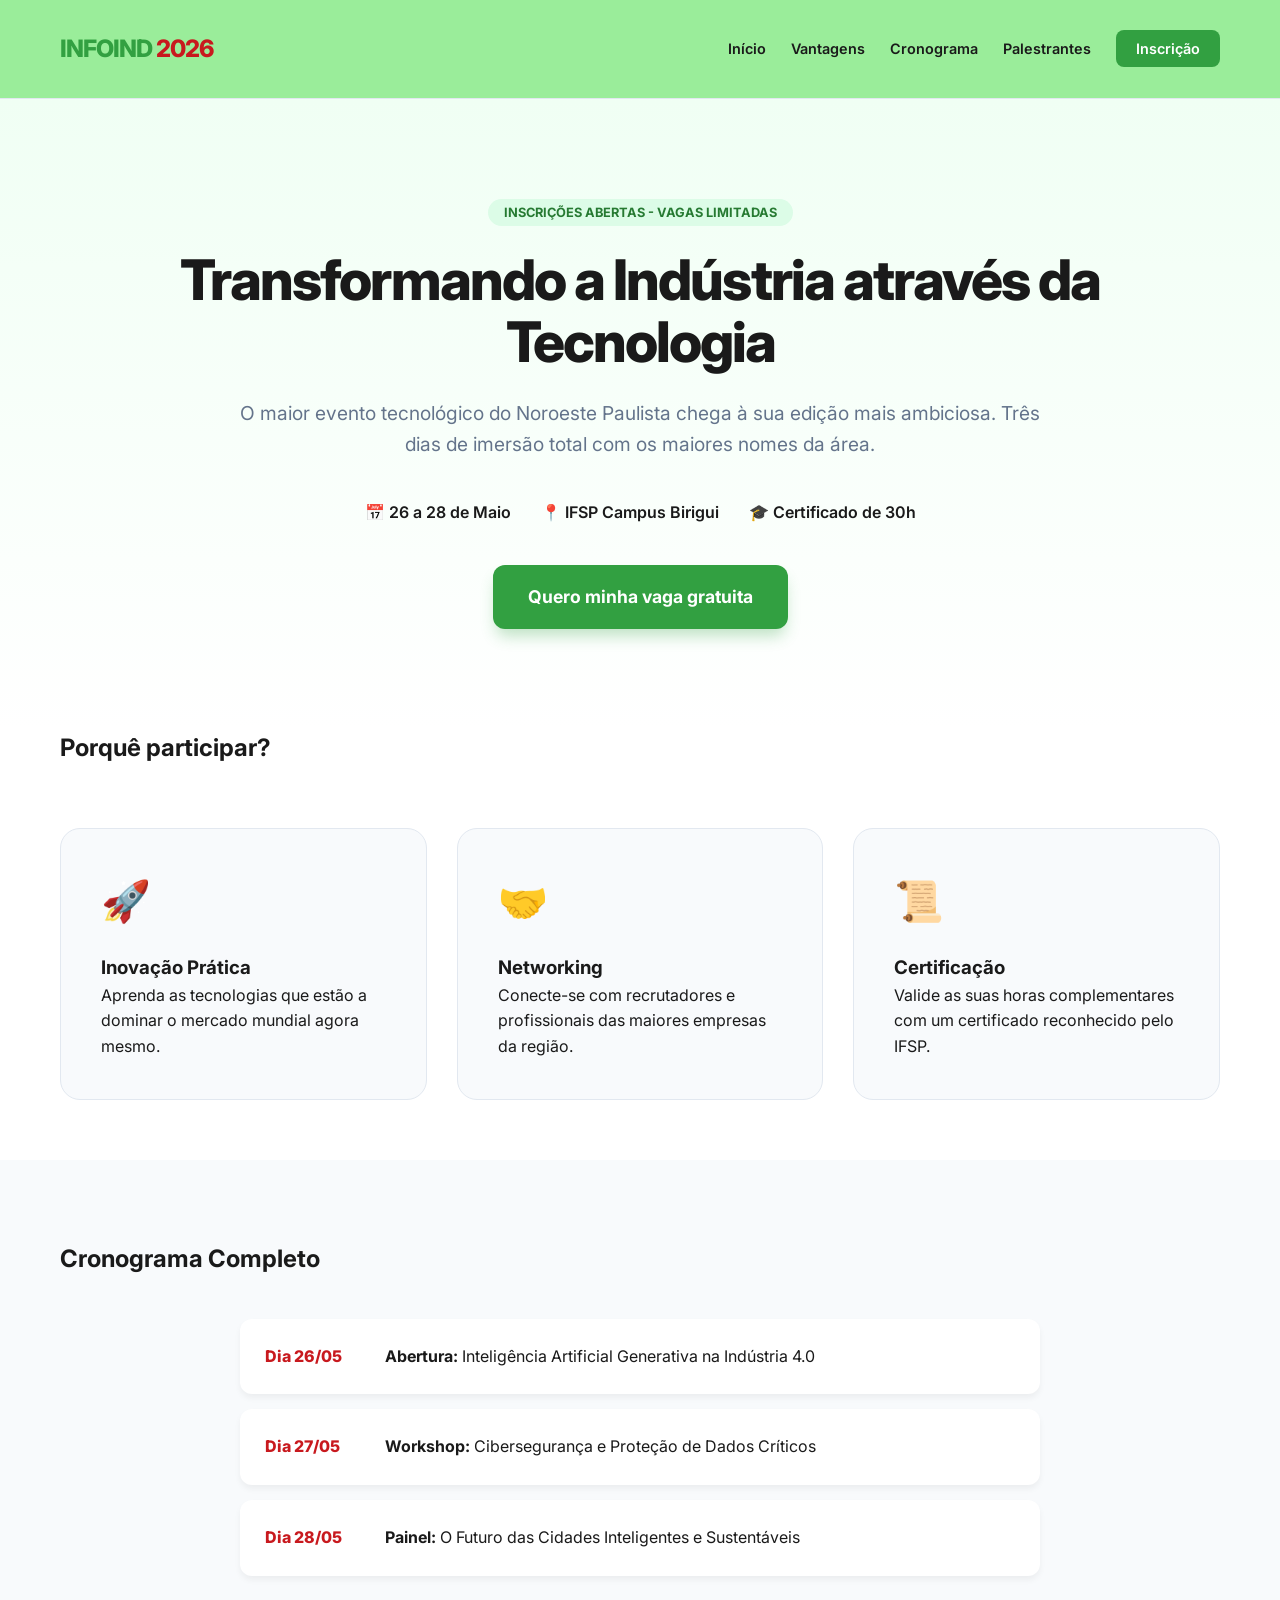
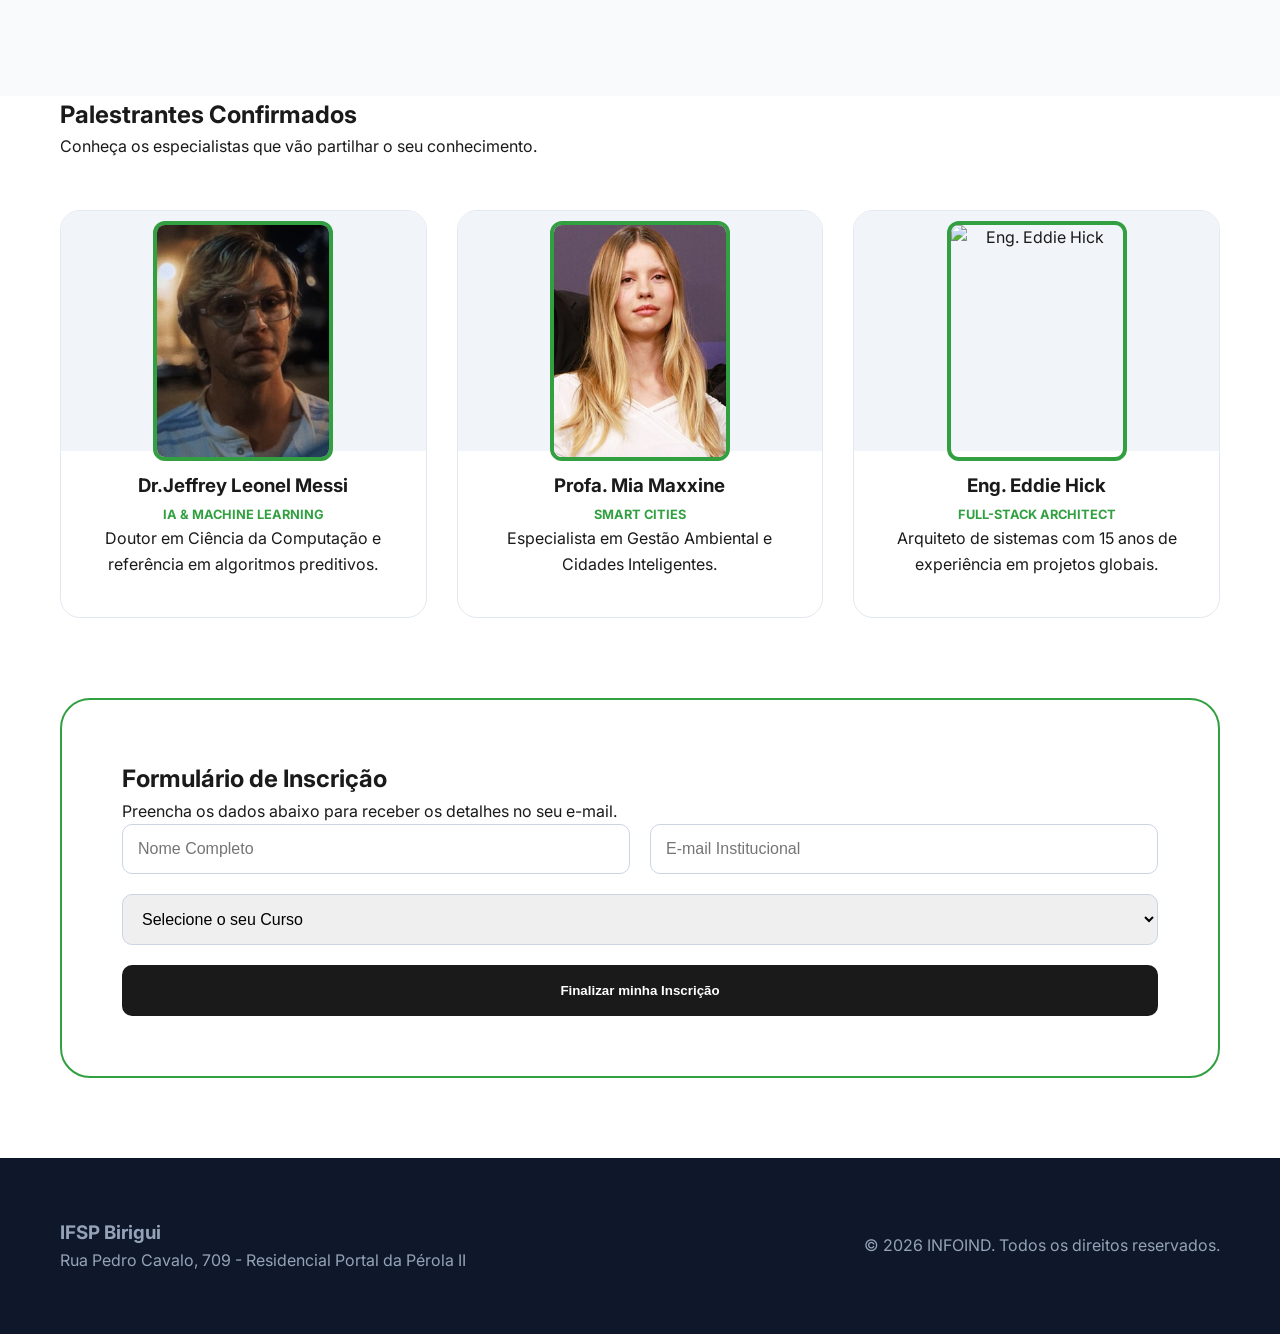
==== index.html @ 056b4338 "criacao" ====
<!DOCTYPE html>
<html lang="pt-BR">
<head>
    <meta charset="UTF-8">
    <meta name="viewport" content="width=device-width, initial-scale=1.0">
    <title>CONGRESSO INFOIND 2026 | IFSP Birigui</title>
    <link rel="stylesheet" href="css/estilo.css">
    <link href="https://fonts.googleapis.com/css2?family=Inter:wght@300;400;600;800&display=swap" rel="stylesheet">
</head>
<body>
    <header>
        <div class="container header-flex">
            <div class="logo">INFOIND <span>2026</span></div>
            <nav>
                <ul>
                    <li><a href="#info">Início</a></li>
                    <li><a href="#beneficios">Vantagens</a></li>
                    <li><a href="#programa">Cronograma</a></li>
                    <li><a href="#palestrantes">Palestrantes</a></li>
                    <li><a href="#inscricao" class="nav-btn">Inscrição</a></li>
                </ul>
            </nav>
        </div>
    </header>

    <main>
        <section id="info" class="hero">
            <div class="container">
                <span class="badge">Inscrições Abertas - Vagas Limitadas</span>
                <h1>Transformando a Indústria através da Tecnologia</h1>
                <p class="hero-text">O maior evento tecnológico do Noroeste Paulista chega à sua edição mais ambiciosa. Três dias de imersão total com os maiores nomes da área.</p>
                <div class="hero-details">
                    <span>📅 26 a 28 de Maio</span>
                    <span>📍 IFSP Campus Birigui</span>
                    <span>🎓 Certificado de 30h</span>
                </div>
                <a href="#inscricao" class="btn-primary">Quero minha vaga gratuita</a>
            </div>
        </section>

        <section id="beneficios" class="container">
            <div class="section-header">
                <h2>Porquê participar?</h2>
            </div>
            <div class="beneficios-grid">
                <div class="b-card">
                    <div class="icon">🚀</div>
                    <h3>Inovação Prática</h3>
                    <p>Aprenda as tecnologias que estão a dominar o mercado mundial agora mesmo.</p>
                </div>
                <div class="b-card">
                    <div class="icon">🤝</div>
                    <h3>Networking</h3>
                    <p>Conecte-se com recrutadores e profissionais das maiores empresas da região.</p>
                </div>
                <div class="b-card">
                    <div class="icon">📜</div>
                    <h3>Certificação</h3>
                    <p>Valide as suas horas complementares com um certificado reconhecido pelo IFSP.</p>
                </div>
            </div>
        </section>

        <section id="programa" class="bg-light">
            <div class="container">
                <div class="section-header">
                    <h2>Cronograma Completo</h2>
                </div>
                <div class="timeline">
                    <div class="t-item">
                        <div class="t-time">Dia 26/05</div>
                        <div class="t-desc"><strong>Abertura:</strong> Inteligência Artificial Generativa na Indústria 4.0</div>
                    </div>
                    <div class="t-item">
                        <div class="t-time">Dia 27/05</div>
                        <div class="t-desc"><strong>Workshop:</strong> Cibersegurança e Proteção de Dados Críticos</div>
                    </div>
                    <div class="t-item">
                        <div class="t-time">Dia 28/05</div>
                        <div class="t-desc"><strong>Painel:</strong> O Futuro das Cidades Inteligentes e Sustentáveis</div>
                    </div>
                </div>
            </div>
        </section>

        <section id="palestrantes" class="container">
            <div class="section-header">
                <h2>Palestrantes Confirmados</h2>
                <p>Conheça os especialistas que vão partilhar o seu conhecimento.</p>
            </div>
            <div class="grid">
                <article class="card">
                    <div class="image-container">
                        <img src="imagens/jefinho2.jpg" alt="Dr. Jeffrey Leonel Messi">
                    </div>
                    <div class="card-content">
                        <h3>Dr.Jeffrey Leonel Messi </h3>
                        <span class="tag">IA & Machine Learning</span>
                        <p>Doutor em Ciência da Computação e referência em algoritmos preditivos.</p>
                    </div>
                </article>

                <article class="card">
                    <div class="image-container">
                        <img src="imagens/miamia.jpg" alt="Profa. Mia Maxxine">
                    </div>
                    <div class="card-content">
                        <h3>Profa. Mia Maxxine </h3>
                        <span class="tag">Smart Cities</span>
                        <p>Especialista em Gestão Ambiental e Cidades Inteligentes.</p>
                    </div>
                </article>

                <article class="card">
                    <div class="image-container">
                        <img src="temtativa 2 do mano edi.jfif" alt="Eng. Eddie Hick">
                    </div>
                    <div class="card-content">
                        <h3>Eng. Eddie Hick </h3>
                        <span class="tag">Full-Stack Architect</span>
                        <p>Arquiteto de sistemas com 15 anos de experiência em projetos globais.</p>
                    </div>
                </article>
            </div>
        </section>

        <section id="inscricao" class="container">
            <div class="glass-form">
                <h2>Formulário de Inscrição</h2>
                <p>Preencha os dados abaixo para receber os detalhes no seu e-mail.</p>
                <form class="form-premium">
                    <div class="form-row">
                        <input type="text" placeholder="Nome Completo" required>
                        <input type="email" placeholder="E-mail Institucional" required>
                    </div>
                    <div class="form-row">
                        <select required>
                            <option value="">Selecione o seu Curso</option>
                            <option>TSI (Sistemas de Informação)</option>
                            <option>Informática para Internet</option>
                            <option>Outro</option>
                        </select>
                    </div>
                    <button type="submit" class="btn-submit">Finalizar minha Inscrição</button>
                </form>
            </div>
        </section>
    </main>

    <footer>
        <div class="container footer-grid">
            <div>
                <h3>IFSP Birigui</h3>
                <p>Rua Pedro Cavalo, 709 - Residencial Portal da Pérola II</p>
            </div>
            <div>
                <p>&copy; 2026 INFOIND. Todos os direitos reservados.</p>
            </div>
        </div>
    </footer>
</body>
</html>
---- css/estilo.css ----
/* Reset e Definições Globais */
:root {
    --primary: #32a041;       /* Verde IFSP */
    --primary-dark: #267a32;
    --accent: #c8191e;        /* Vermelho IFSP */
    --bg-light: #f8fafc;
    --white: #ffffff;
    --text-dark: #1a1a1a;
    --text-muted: #64748b;
}

* {
    margin: 0;
    padding: 0;
    box-sizing: border-box;
}

body {
    font-family: 'Inter', sans-serif;
    background-color: var(--white);
    color: var(--text-dark);
    line-height: 1.6;
}

.container {
    max-width: 1200px;
    margin: 0 auto;
    padding: 0 20px;
}

/* Header e Navegação */
header {
    background: rgba(149, 236, 149, 0.95);
    padding: 30px 0;
    border-bottom: 1px solid #e2e8f0;
    position: sticky;
    top: 0;
    z-index: 1000;
    backdrop-filter: blur(10px);
}

.header-flex {
    display: flex;
    justify-content: space-between;
    align-items: center;
}

.logo {
    font-weight: 800;
    font-size: 1.5rem;
    color: var(--primary);
    letter-spacing: -1px;
}

.logo span {
    color: var(--accent);
}

nav ul {
    list-style: none;
    display: flex;
    gap: 25px;
    align-items: center;
}

nav a {
    text-decoration: none;
    color: var(--text-dark);
    font-weight: 600;
    font-size: 0.9rem;
    transition: color 0.3s;
}

nav a:hover {
    color: var(--primary);
}

.nav-btn {
    background: var(--primary);
    color: white !important;
    padding: 10px 20px;
    border-radius: 8px;
}

/* Hero Section */
.hero {
    padding: 100px 0;
    text-align: center;
    background: linear-gradient(180deg, #f0fff4 0%, #ffffff 100%);
}

.badge {
    background: #dcfce7;
    color: var(--primary-dark);
    padding: 6px 16px;
    border-radius: 50px;
    font-size: 0.8rem;
    font-weight: 700;
    text-transform: uppercase;
}

h1 {
    font-size: 3.5rem;
    font-weight: 800;
    margin: 25px 0;
    line-height: 1.1;
    letter-spacing: -2px;
}

.hero-text {
    font-size: 1.2rem;
    color: var(--text-muted);
    max-width: 800px;
    margin: 0 auto 40px;
}

.hero-details {
    display: flex;
    justify-content: center;
    gap: 30px;
    margin-bottom: 40px;
    font-weight: 600;
}

.btn-primary {
    background: var(--primary);
    color: white;
    padding: 18px 35px;
    border-radius: 12px;
    text-decoration: none;
    font-weight: 700;
    font-size: 1.1rem;
    display: inline-block;
    transition: all 0.3s;
    box-shadow: 0 10px 15px -3px rgba(50, 160, 65, 0.3);
}

.btn-primary:hover {
    transform: translateY(-3px);
    background: var(--primary-dark);
}

/* Benefícios */
.beneficios-grid {
    display: grid;
    grid-template-columns: repeat(auto-fit, minmax(300px, 1fr));
    gap: 30px;
    padding: 60px 0;
}

.b-card {
    padding: 40px;
    background: var(--bg-light);
    border-radius: 20px;
    border: 1px solid #e2e8f0;
    transition: 0.3s;
}

.b-card:hover {
    border-color: var(--primary);
    background: var(--white);
    transform: translateY(-5px);
}

.icon { font-size: 2.5rem; margin-bottom: 20px; }

/* Cronograma (Timeline) */
.bg-light { background: var(--bg-light); padding: 80px 0; }

.timeline {
    max-width: 800px;
    margin: 40px auto;
}

.t-item {
    display: flex;
    background: var(--white);
    padding: 25px;
    margin-bottom: 15px;
    border-radius: 12px;
    box-shadow: 0 4px 6px rgba(0,0,0,0.05);
}

.t-time {
    min-width: 120px;
    font-weight: 800;
    color: var(--accent);
}

/* Palestrantes - AJUSTE DE FOTO 180px */
.grid {
    display: grid;
    grid-template-columns: repeat(auto-fit, minmax(280px, 1fr));
    gap: 30px;
    margin-top: 50px;
}

.card {
    background: var(--white);
    border-radius: 20px;
    overflow: hidden;
    border: 1px solid #e2e8f0;
    text-align: center;
    padding-bottom: 20px;
    transition: 0.3s;
}

.image-container {
    width: 100%;
    height: 240px; /* Proporção 3x4 para largura de 180px */
    display: flex;
    justify-content: center;
    align-items: center;
    background: #f1f5f9;
    padding-top: 20px;
}

.card img {
    width: 180px;  /* Tamanho exato que você pediu */
    height: 240px; /* Altura proporcional 3x4 */
    object-fit: cover;
    border-radius: 12px;
    border: 4px solid var(--primary);
}

.card-content { padding: 20px; }
.tag { color: var(--primary); font-weight: 700; font-size: 0.8rem; text-transform: uppercase; }

/* Formulário Glass */
.glass-form {
    background: var(--white);
    padding: 60px;
    border-radius: 30px;
    border: 2px solid var(--primary);
    margin: 80px 0;
}

.form-row { display: flex; gap: 20px; margin-bottom: 20px; }
input, select {
    width: 100%;
    padding: 15px;
    border: 1px solid #cbd5e1;
    border-radius: 10px;
    font-size: 1rem;
}

.btn-submit {
    width: 100%;
    padding: 18px;
    background: var(--text-dark);
    color: white;
    border: none;
    border-radius: 10px;
    font-weight: 700;
    cursor: pointer;
    transition: 0.3s;
}

.btn-submit:hover { background: var(--primary); }

/* Footer */
footer {
    background: #0f172a;
    color: #94a3b8;
    padding: 60px 0;
}

.footer-grid {
    display: flex;
    justify-content: space-between;
    align-items: center;
}

/* Responsividade */
@media (max-width: 768px) {
    h1 { font-size: 2.5rem; }
    .form-row { flex-direction: column; }
    .header-flex { flex-direction: column; gap: 20px; }
}
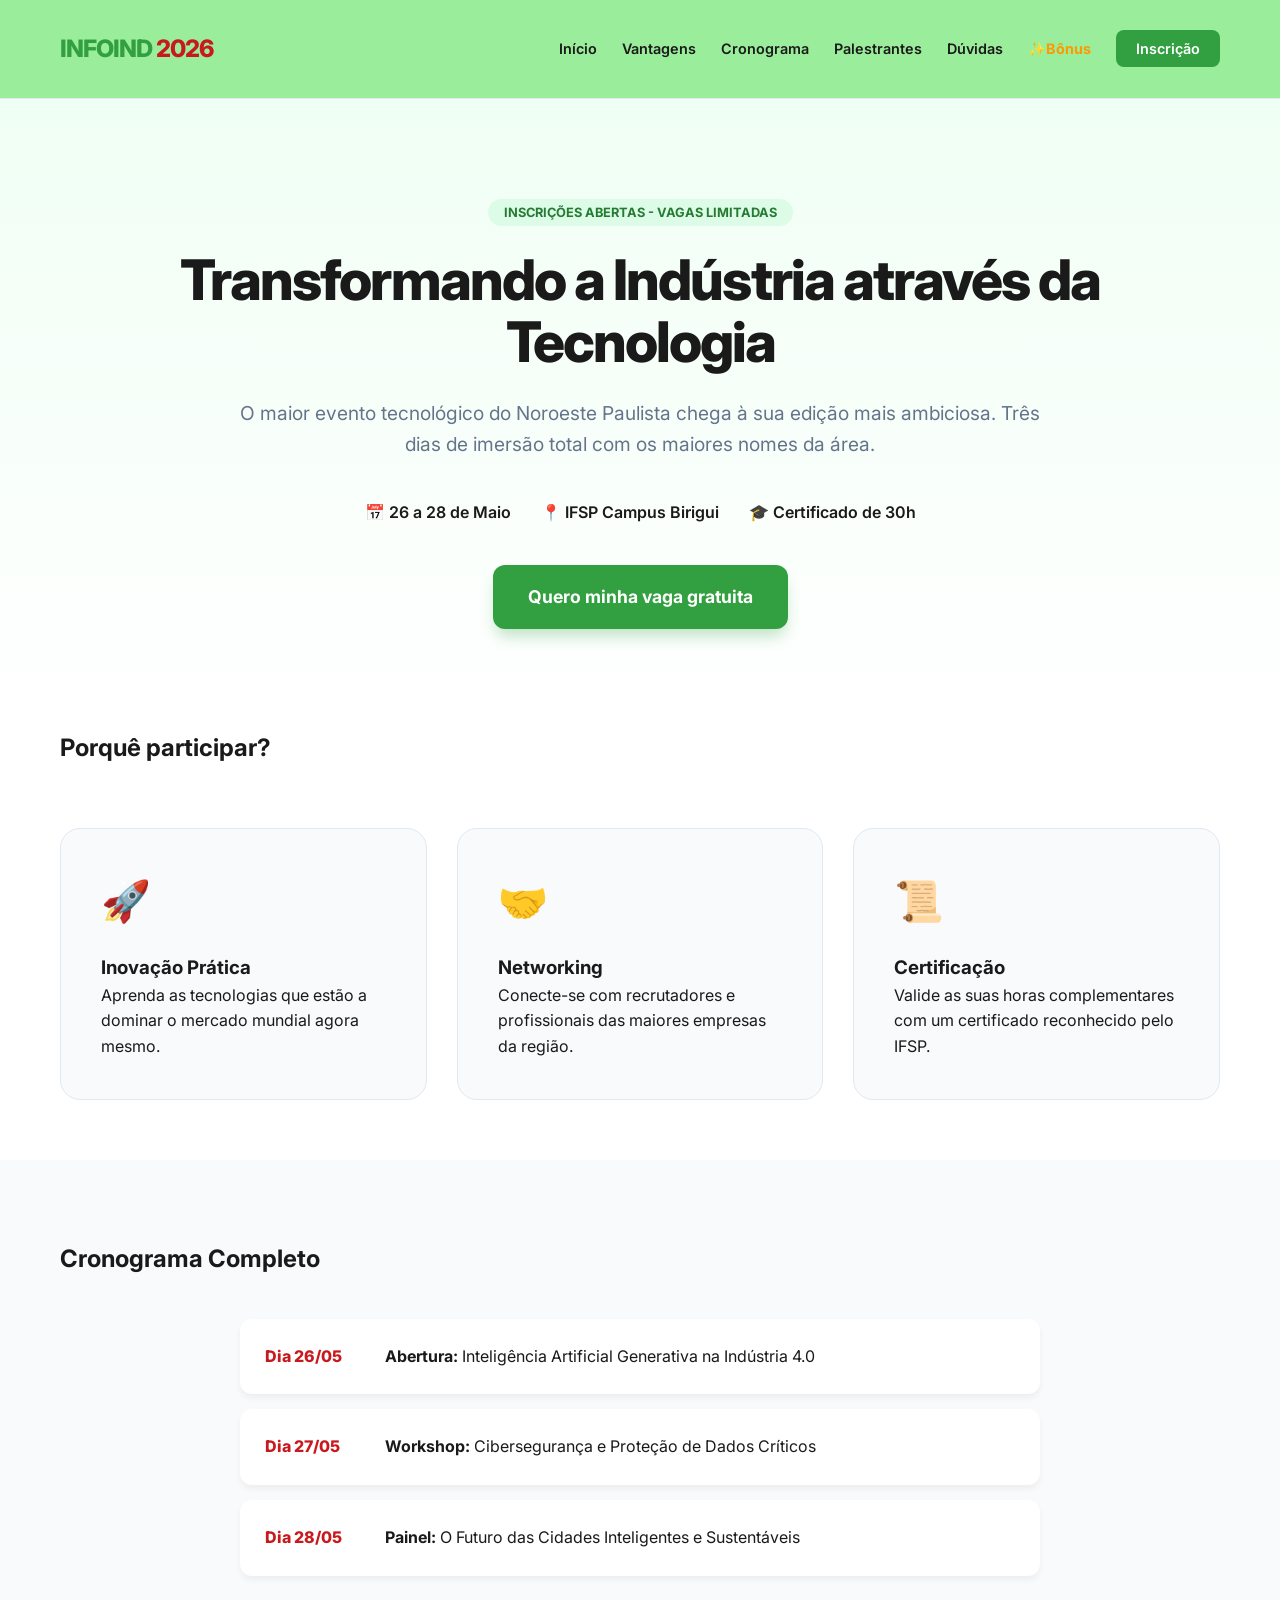
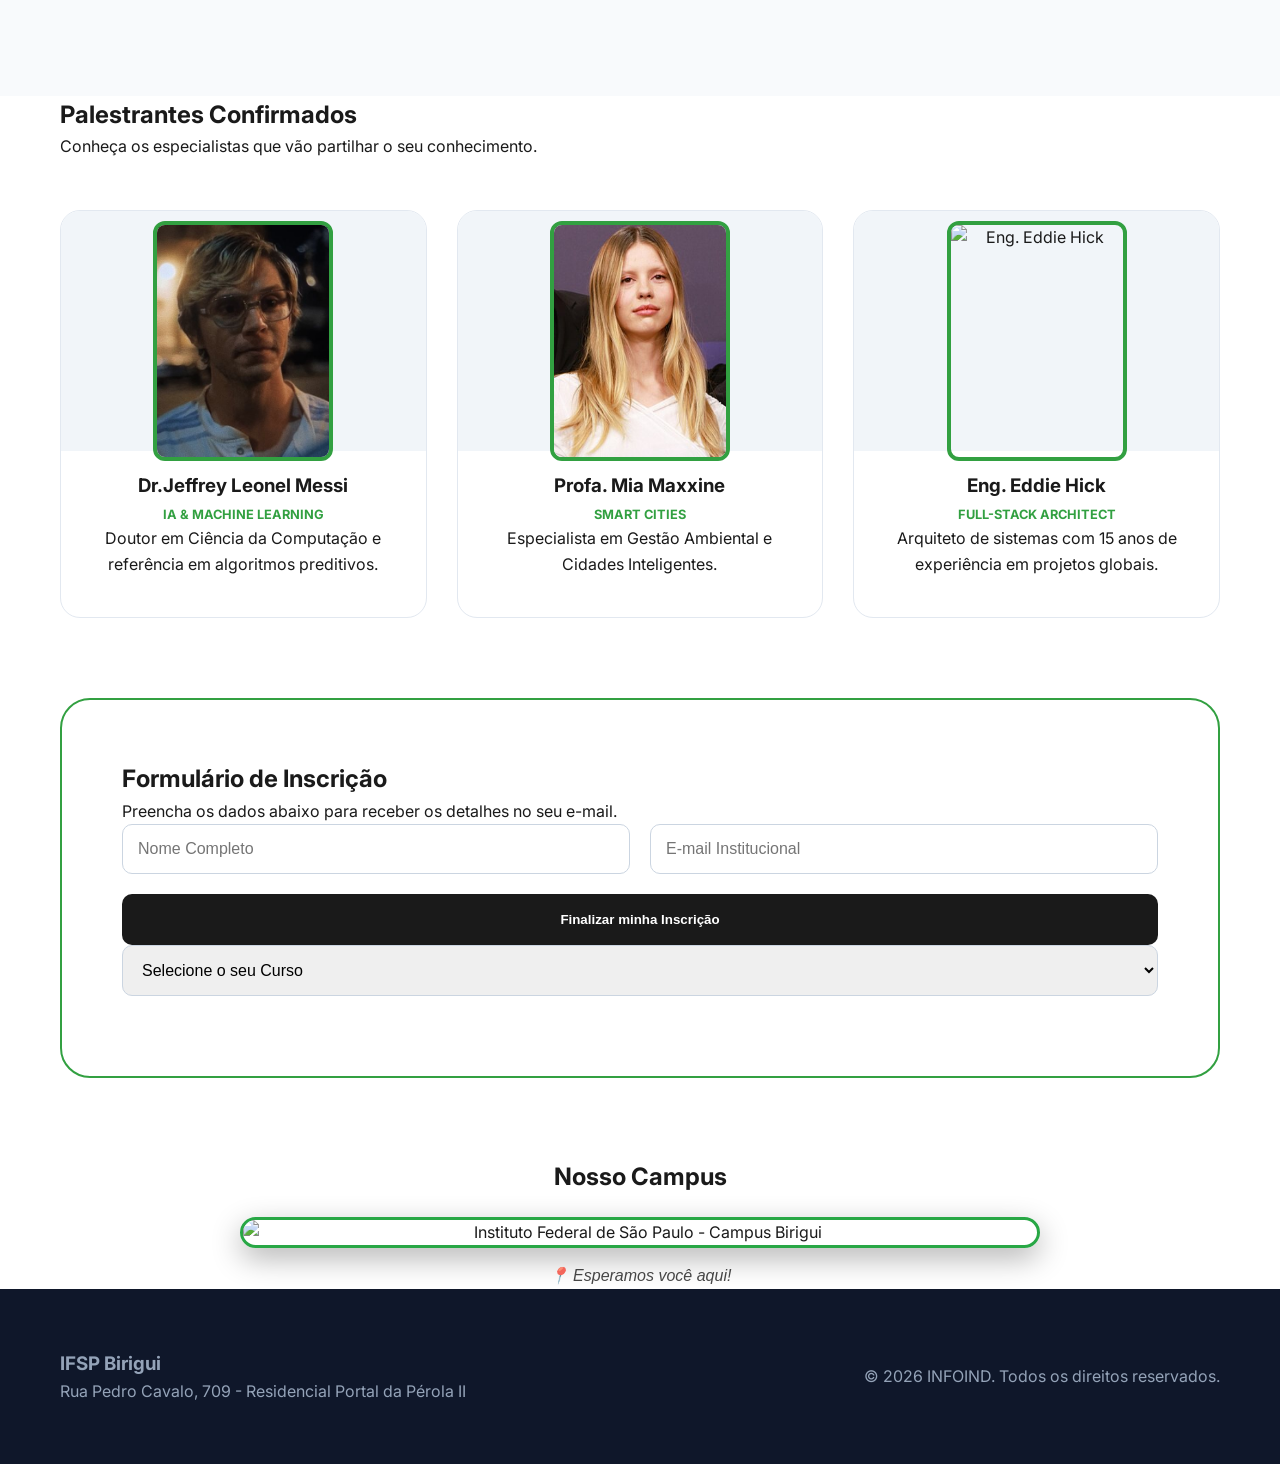
==== commit e8c3253b: "Add files via upload" ====
--- a/index.html
+++ b/index.html
@@ -12,12 +12,17 @@
         <div class="container header-flex">
             <div class="logo">INFOIND <span>2026</span></div>
             <nav>
-                <ul>
-                    <li><a href="#info">Início</a></li>
-                    <li><a href="#beneficios">Vantagens</a></li>
-                    <li><a href="#programa">Cronograma</a></li>
-                    <li><a href="#palestrantes">Palestrantes</a></li>
-                    <li><a href="#inscricao" class="nav-btn">Inscrição</a></li>
+                  <ul>
+    <li><a href="#info">Início</a></li>
+    <li><a href="#beneficios">Vantagens</a></li>
+    <li><a href="#programa">Cronograma</a></li>
+    <li><a href="#palestrantes">Palestrantes</a></li>
+       <li><a href="duvidas.html">Dúvidas</a></li>
+ <li><a href="bonus.html" style="color: #ff9900; font-weight: bold;"> ✨Bônus</a></li>
+<li><a href="#inscricao" class="nav-btn">Inscrição</a></li>
+
+</ul>
+</ul>
                 </ul>
             </nav>
         </div>
@@ -113,7 +118,7 @@
 
                 <article class="card">
                     <div class="image-container">
-                        <img src="temtativa 2 do mano edi.jfif" alt="Eng. Eddie Hick">
+                        <img src="c:\Users\Usuário\Downloads\site-da-palestra-main\site-da-palestra-main\imagens\eddie.jpg" alt="Eng. Eddie Hick">
                     </div>
                     <div class="card-content">
                         <h3>Eng. Eddie Hick </h3>
@@ -128,24 +133,41 @@
             <div class="glass-form">
                 <h2>Formulário de Inscrição</h2>
                 <p>Preencha os dados abaixo para receber os detalhes no seu e-mail.</p>
-                <form class="form-premium">
-                    <div class="form-row">
-                        <input type="text" placeholder="Nome Completo" required>
-                        <input type="email" placeholder="E-mail Institucional" required>
-                    </div>
+                <form class="form-premium" action="comprovante.html" method="GET">
+     <div class="form-row">
+        <input type="text" name="nome" placeholder="Nome Completo" required>
+        <input type="email" placeholder="E-mail Institucional" required>
+    </div>
+    <button type="submit" class="btn-submit">Finalizar minha Inscrição</button>
+   </form>
                     <div class="form-row">
                         <select required>
                             <option value="">Selecione o seu Curso</option>
                             <option>TSI (Sistemas de Informação)</option>
-                            <option>Informática para Internet</option>
+                            <option>Engenharia da Computação</option>
                             <option>Outro</option>
                         </select>
                     </div>
-                    <button type="submit" class="btn-submit">Finalizar minha Inscrição</button>
                 </form>
             </div>
         </section>
     </main>
+<section class="container" style="margin-top: 50px; text-align: center;">
+        <h2 style="margin-bottom: 20px;">Nosso Campus</h2>
+        <div style="
+            border-radius: 20px; 
+            overflow: hidden; 
+            box-shadow: 0 10px 30px rgba(0,0,0,0.3); 
+            border: 3px solid #28a745;
+            max-width: 800px;
+            margin: 0 auto;
+        ">
+            <img src="c:\Users\Usuário\Downloads\site-da-palestra-main\site-da-palestra-main\imagens\if.jpeg" alt="Instituto Federal de São Paulo - Campus Birigui" style="width: 100%; display: block;">
+        </div>
+        <p style="margin-top: 15px; font-style: italic; opacity: 0.8;">
+            📍 Esperamos você aqui!
+        </p>
+    </section>
 
     <footer>
         <div class="container footer-grid">
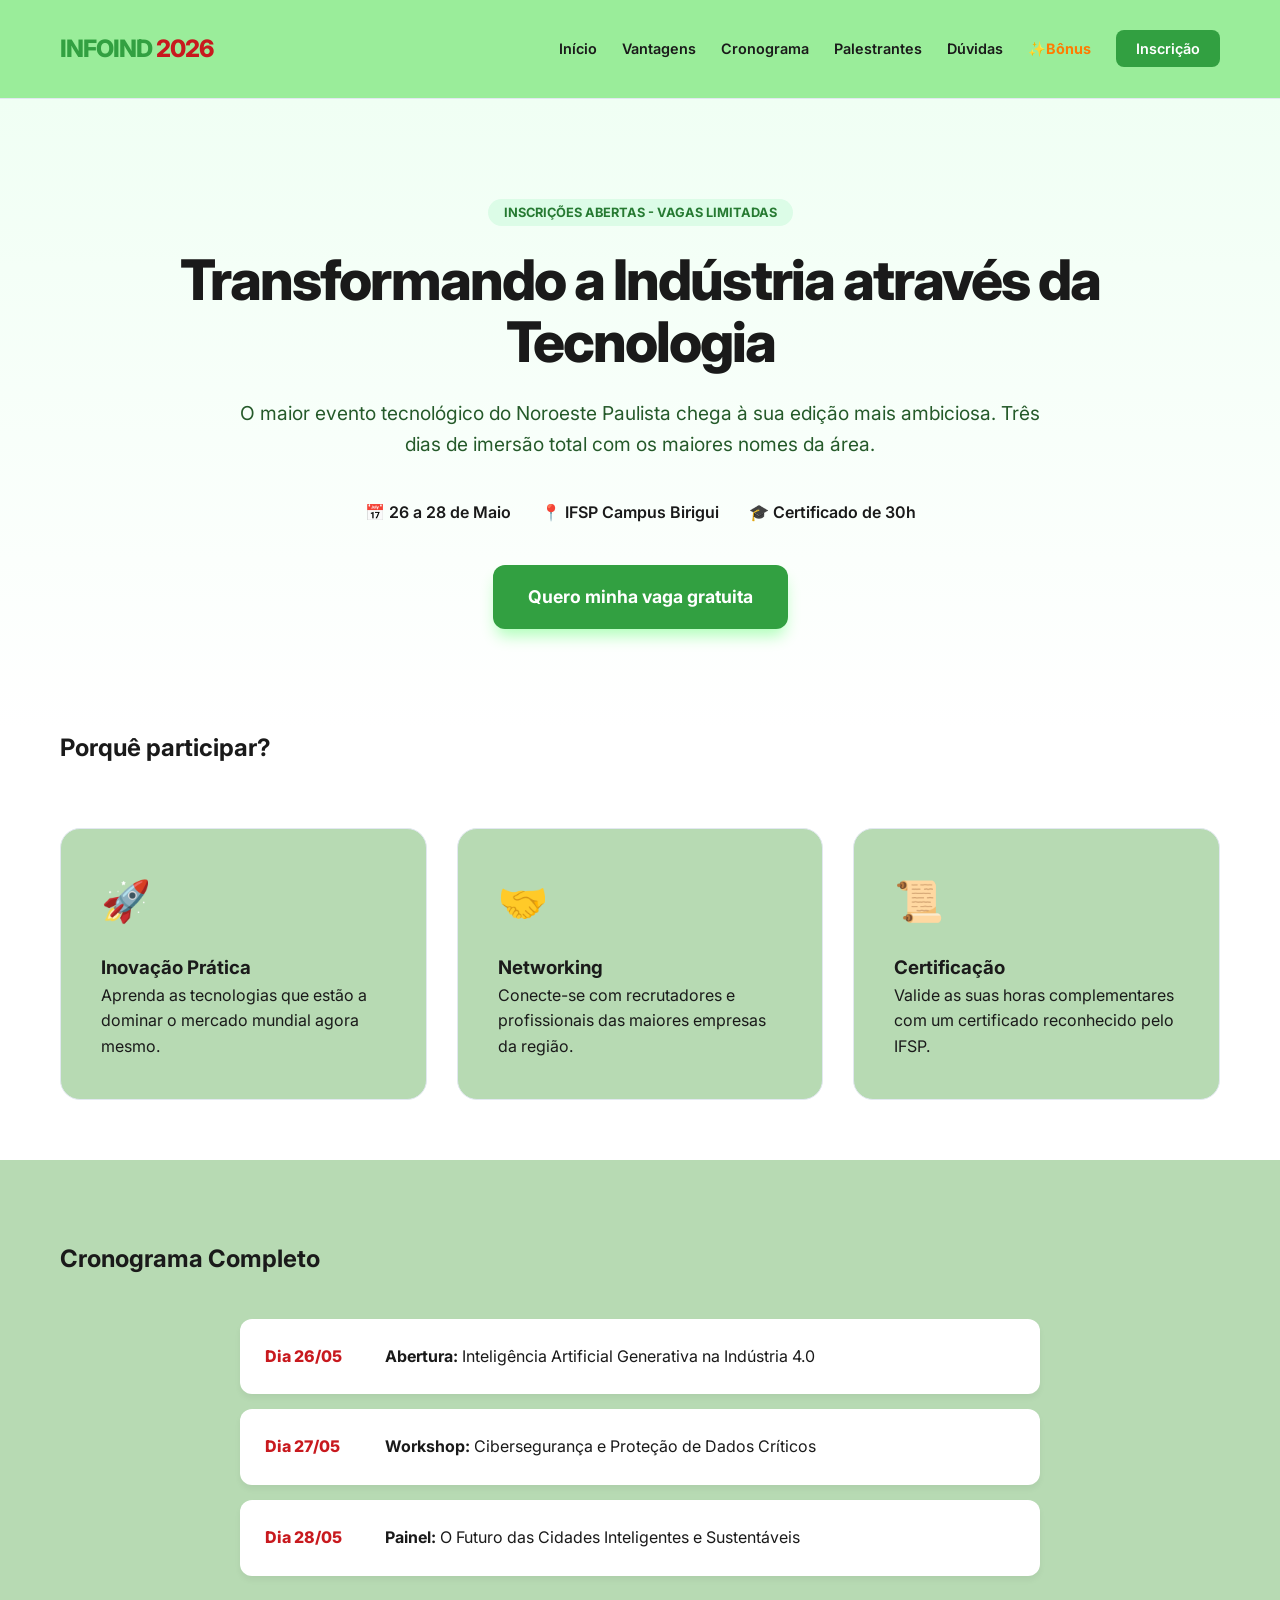
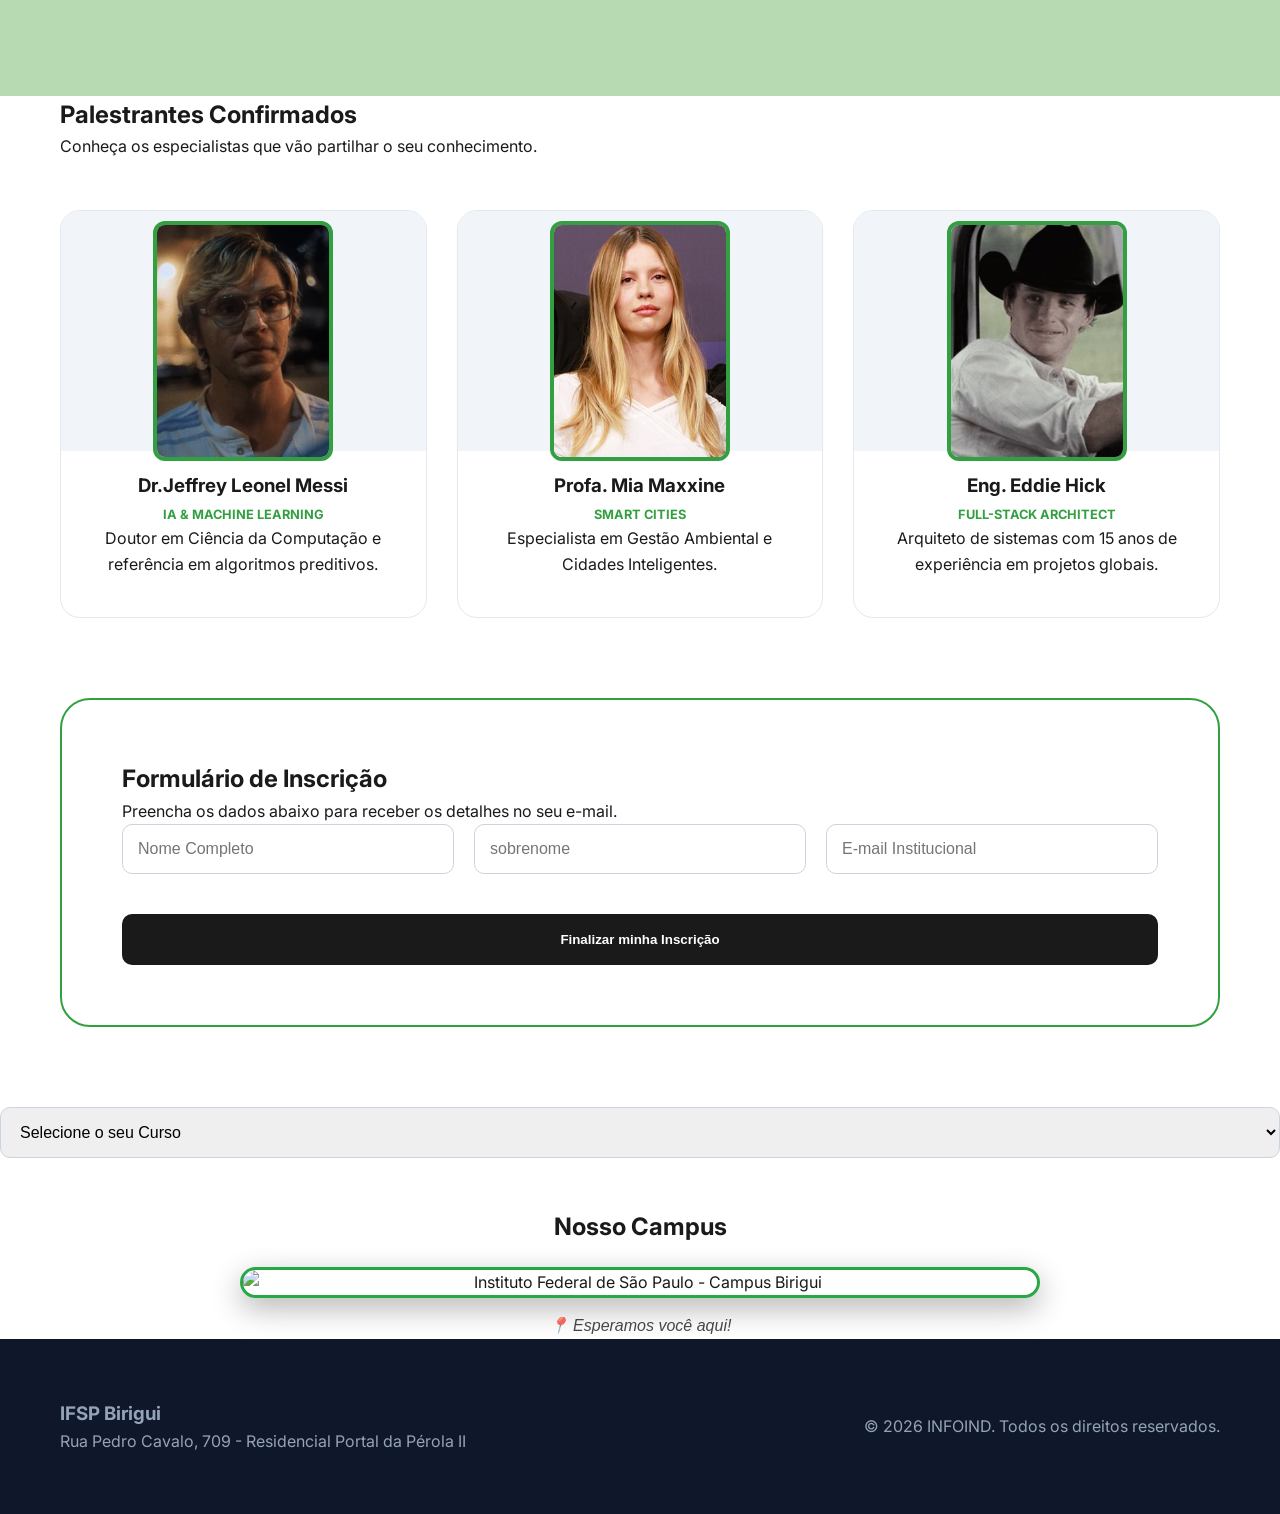
==== commit 79e7a77a: "alterado" ====
--- a/index.html
+++ b/index.html
@@ -1,5 +1,6 @@
 <!DOCTYPE html>
 <html lang="pt-BR">
+
 <head>
     <meta charset="UTF-8">
     <meta name="viewport" content="width=device-width, initial-scale=1.0">
@@ -7,22 +8,23 @@
     <link rel="stylesheet" href="css/estilo.css">
     <link href="https://fonts.googleapis.com/css2?family=Inter:wght@300;400;600;800&display=swap" rel="stylesheet">
 </head>
+
 <body>
     <header>
         <div class="container header-flex">
             <div class="logo">INFOIND <span>2026</span></div>
             <nav>
-                  <ul>
-    <li><a href="#info">Início</a></li>
-    <li><a href="#beneficios">Vantagens</a></li>
-    <li><a href="#programa">Cronograma</a></li>
-    <li><a href="#palestrantes">Palestrantes</a></li>
-       <li><a href="duvidas.html">Dúvidas</a></li>
- <li><a href="bonus.html" style="color: #ff9900; font-weight: bold;"> ✨Bônus</a></li>
-<li><a href="#inscricao" class="nav-btn">Inscrição</a></li>
+                <ul>
+                    <li><a href="#info">Início</a></li>
+                    <li><a href="#beneficios">Vantagens</a></li>
+                    <li><a href="#programa">Cronograma</a></li>
+                    <li><a href="#palestrantes">Palestrantes</a></li>
+                    <li><a href="duvidas.html">Dúvidas</a></li>
+                    <li><a href="bonus.html" style="color: #ff7b00; font-weight: bold;"> ✨Bônus</a></li>
+                    <li><a href="#inscricao" class="nav-btn">Inscrição</a></li>
 
-</ul>
-</ul>
+                </ul>
+                </ul>
                 </ul>
             </nav>
         </div>
@@ -33,7 +35,8 @@
             <div class="container">
                 <span class="badge">Inscrições Abertas - Vagas Limitadas</span>
                 <h1>Transformando a Indústria através da Tecnologia</h1>
-                <p class="hero-text">O maior evento tecnológico do Noroeste Paulista chega à sua edição mais ambiciosa. Três dias de imersão total com os maiores nomes da área.</p>
+                <p class="hero-text">O maior evento tecnológico do Noroeste Paulista chega à sua edição mais ambiciosa.
+                    Três dias de imersão total com os maiores nomes da área.</p>
                 <div class="hero-details">
                     <span>📅 26 a 28 de Maio</span>
                     <span>📍 IFSP Campus Birigui</span>
@@ -74,7 +77,8 @@
                 <div class="timeline">
                     <div class="t-item">
                         <div class="t-time">Dia 26/05</div>
-                        <div class="t-desc"><strong>Abertura:</strong> Inteligência Artificial Generativa na Indústria 4.0</div>
+                        <div class="t-desc"><strong>Abertura:</strong> Inteligência Artificial Generativa na Indústria
+                            4.0</div>
                     </div>
                     <div class="t-item">
                         <div class="t-time">Dia 27/05</div>
@@ -82,7 +86,8 @@
                     </div>
                     <div class="t-item">
                         <div class="t-time">Dia 28/05</div>
-                        <div class="t-desc"><strong>Painel:</strong> O Futuro das Cidades Inteligentes e Sustentáveis</div>
+                        <div class="t-desc"><strong>Painel:</strong> O Futuro das Cidades Inteligentes e Sustentáveis
+                        </div>
                     </div>
                 </div>
             </div>
@@ -118,7 +123,7 @@
 
                 <article class="card">
                     <div class="image-container">
-                        <img src="c:\Users\Usuário\Downloads\site-da-palestra-main\site-da-palestra-main\imagens\eddie.jpg" alt="Eng. Eddie Hick">
+                        <img src="imagens/eddie.jpg" alt="Eng. Eddie Hick">
                     </div>
                     <div class="card-content">
                         <h3>Eng. Eddie Hick </h3>
@@ -133,26 +138,31 @@
             <div class="glass-form">
                 <h2>Formulário de Inscrição</h2>
                 <p>Preencha os dados abaixo para receber os detalhes no seu e-mail.</p>
+
                 <form class="form-premium" action="comprovante.html" method="GET">
-     <div class="form-row">
-        <input type="text" name="nome" placeholder="Nome Completo" required>
-        <input type="email" placeholder="E-mail Institucional" required>
-    </div>
-    <button type="submit" class="btn-submit">Finalizar minha Inscrição</button>
-   </form>
                     <div class="form-row">
-                        <select required>
-                            <option value="">Selecione o seu Curso</option>
-                            <option>TSI (Sistemas de Informação)</option>
-                            <option>Engenharia da Computação</option>
-                            <option>Outro</option>
-                        </select>
+                        <input type="text" name="nome" placeholder="Nome Completo" required>
+                        <input type="text" name="sobrenome" placeholder="sobrenome" required>
+                        <input type="email" name="email" placeholder="E-mail Institucional" required>
                     </div>
+                        <button type="submit" class="btn-submit" style="margin-top: 20px;">Finalizar minha
+                            Inscrição</button>
                 </form>
             </div>
         </section>
+        <div class="form-row">
+            <select required>
+                <option value="">Selecione o seu Curso</option>
+                <option>TSI (Sistemas de Informação)</option>
+                <option>Engenharia da Computação</option>
+                <option>Outro</option>
+            </select>
+        </div>
+        </form>
+        </div>
+        </section>
     </main>
-<section class="container" style="margin-top: 50px; text-align: center;">
+    <section class="container" style="margin-top: 50px; text-align: center;">
         <h2 style="margin-bottom: 20px;">Nosso Campus</h2>
         <div style="
             border-radius: 20px; 
@@ -162,7 +172,8 @@
             max-width: 800px;
             margin: 0 auto;
         ">
-            <img src="c:\Users\Usuário\Downloads\site-da-palestra-main\site-da-palestra-main\imagens\if.jpeg" alt="Instituto Federal de São Paulo - Campus Birigui" style="width: 100%; display: block;">
+            <img src="c:\Users\Aluno\Downloads\site-da-palestra\imagens\if.jpeg"
+                alt="Instituto Federal de São Paulo - Campus Birigui" style="width: 100%; display: block;">
         </div>
         <p style="margin-top: 15px; font-style: italic; opacity: 0.8;">
             📍 Esperamos você aqui!
@@ -181,4 +192,5 @@
         </div>
     </footer>
 </body>
+
 </html>
--- a/css/estilo.css
+++ b/css/estilo.css
@@ -1,12 +1,11 @@
-/* Reset e Definições Globais */
 :root {
-    --primary: #32a041;       /* Verde IFSP */
+    --primary: #32a041;       
     --primary-dark: #267a32;
-    --accent: #c8191e;        /* Vermelho IFSP */
-    --bg-light: #f8fafc;
+    --accent: #c8191e;        
+    --bg-light: #b7dab3;
     --white: #ffffff;
     --text-dark: #1a1a1a;
-    --text-muted: #64748b;
+    --text-muted: #255a2a;
 }
 
 * {
@@ -132,7 +131,7 @@
     font-size: 1.1rem;
     display: inline-block;
     transition: all 0.3s;
-    box-shadow: 0 10px 15px -3px rgba(50, 160, 65, 0.3);
+    box-shadow: 0 10px 15px -3px rgba(0, 255, 34, 0.3);
 }
 
 .btn-primary:hover {
